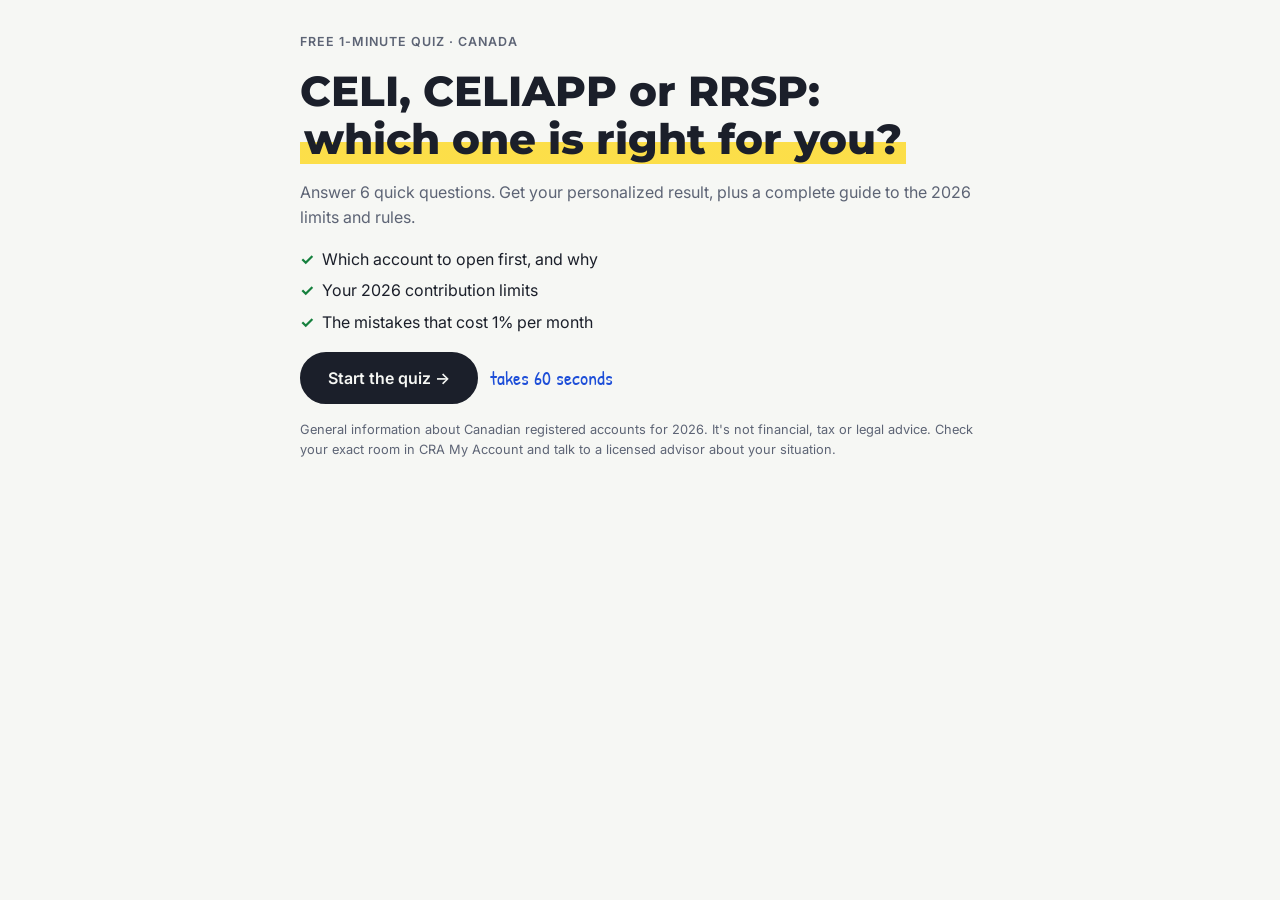
==== quiz/index.html @ 595b6cc6 "Add lead quiz: CELI, CELIAPP or RRSP? Six-question quiz with a lead form, personalized result, full " ====
<!doctype html>
<html lang="en">
<head>
<meta charset="utf-8" />
<meta name="viewport" content="width=device-width, initial-scale=1, viewport-fit=cover" />
<title>Which Account Fits You?</title>
<meta name="description" content="A 1-minute quiz: CELI, CELIAPP or RRSP? Get your personalized result and the full guide to Canada's tax-free accounts." />
<link rel="preconnect" href="https://fonts.googleapis.com" />
<link rel="preconnect" href="https://fonts.gstatic.com" crossorigin />
<link href="https://fonts.googleapis.com/css2?family=Montserrat:wght@600;800&family=Patrick+Hand&family=Inter:wght@400;500;600&display=swap" rel="stylesheet" />
<style>
/* Layout: one narrow whiteboard column; quiz steps swap in place, the guide follows the result. */
:root {
  --board: #f6f7f4;
  --card: #ffffff;
  --ink: #1b1f2a;
  --muted: #5d6475;
  --line: #dcdfe6;
  --marker: #1d4ed8;
  --marker-soft: #e3eafc;
  --highlight: #ffd400;
  --good: #15803d;
  --warn: #b45309;
  --danger: #c0262d;
  --f-display: "Montserrat", "Helvetica Neue", Arial, sans-serif;
  --f-body: "Inter", system-ui, -apple-system, "Segoe UI", sans-serif;
  --f-hand: "Patrick Hand", "Comic Sans MS", "Chalkboard SE", cursive;
  --radius: 14px;
  color-scheme: light;
}
@media (prefers-color-scheme: dark) {
  :root:not([data-theme="light"]) {
    --board: #11141b; --card: #181c25; --ink: #eceff5; --muted: #9aa2b4; --line: #2b3242;
    --marker: #7aa2ff; --marker-soft: #1d2740; --highlight: #ffd400; --good: #4ade80; --warn: #fbbf24; --danger: #ff6b72;
    color-scheme: dark;
  }
}
:root[data-theme="dark"] {
  --board: #11141b; --card: #181c25; --ink: #eceff5; --muted: #9aa2b4; --line: #2b3242;
  --marker: #7aa2ff; --marker-soft: #1d2740; --highlight: #ffd400; --good: #4ade80; --warn: #fbbf24; --danger: #ff6b72;
  color-scheme: dark;
}
* { box-sizing: border-box; }
[hidden] { display: none !important; }
html { -webkit-text-size-adjust: 100%; }
body {
  margin: 0; background: var(--board); color: var(--ink);
  font: 16px/1.6 var(--f-body);
  padding-block: 24px 64px;
  padding-left: max(16px, env(safe-area-inset-left, 0px));
  padding-right: max(16px, env(safe-area-inset-right, 0px));
}
main { max-width: 680px; margin: 0 auto; display: grid; gap: 24px; }
h1, h2, h3 { font-family: var(--f-display); line-height: 1.15; text-wrap: balance; margin: 0; }
h1 { font-size: clamp(1.9rem, 6vw, 2.6rem); font-weight: 800; }
h2 { font-size: 1.5rem; font-weight: 800; }
h3 { font-size: 1.1rem; font-weight: 600; }
p { margin: 0; }
a { color: var(--marker); }
.hand { font-family: var(--f-hand); font-size: 1.25em; color: var(--marker); }
.mark { background: linear-gradient(transparent 55%, color-mix(in srgb, var(--highlight) 70%, transparent) 55%); padding: 0 .1em; }
.eyebrow { font-size: .78rem; letter-spacing: .08em; text-transform: uppercase; color: var(--muted); font-weight: 600; }
.card { background: var(--card); border: 1px solid var(--line); border-radius: var(--radius); padding: 24px; display: grid; gap: 16px; min-width: 0; }
.stack { display: grid; gap: 12px; }
.row { display: flex; flex-wrap: wrap; gap: 12px; align-items: center; }
.muted { color: var(--muted); }
.small { font-size: .875rem; }

.btn {
  font: 600 1rem var(--f-body); border-radius: 999px; padding: 14px 26px; cursor: pointer;
  border: 2px solid var(--ink); background: var(--ink); color: var(--board);
}
.btn:hover { transform: translateY(-1px); }
.btn.ghost { background: transparent; color: var(--ink); }
.btn:disabled { opacity: .5; cursor: not-allowed; transform: none; }
:focus-visible { outline: 3px solid var(--marker); outline-offset: 2px; }

/* Hero */
.hero { display: grid; gap: 16px; padding-block: 8px; }
.hero ul { margin: 0; padding: 0; list-style: none; display: grid; gap: 6px; }
.hero li::before { content: "✓"; color: var(--good); font-weight: 700; margin-right: 8px; }

/* Quiz */
.progress { height: 6px; border-radius: 99px; background: var(--line); overflow: hidden; }
.progress > i { display: block; height: 100%; width: 0; background: var(--marker); transition: width .3s ease; }
.options { display: grid; gap: 10px; }
.opt {
  text-align: left; font: 500 1rem var(--f-body); color: var(--ink);
  background: var(--card); border: 2px solid var(--line); border-radius: 12px; padding: 14px 16px; cursor: pointer;
}
.opt:hover { border-color: var(--marker); }
.opt[aria-pressed="true"] { border-color: var(--marker); background: var(--marker-soft); }
.opt small { display: block; color: var(--muted); font-weight: 400; }

/* Form */
label { font-weight: 600; font-size: .92rem; display: grid; gap: 6px; }
input[type="text"], input[type="email"], input[type="tel"], select {
  font: 1rem var(--f-body); color: var(--ink); background: var(--board);
  border: 2px solid var(--line); border-radius: 10px; padding: 12px 14px; width: 100%;
}
input:focus, select:focus { border-color: var(--marker); outline: none; }
.check { display: flex; gap: 10px; align-items: flex-start; font-weight: 400; font-size: .875rem; color: var(--muted); }
.check input { margin-top: 4px; width: 18px; height: 18px; flex: none; }
.grid2 { display: grid; gap: 12px; grid-template-columns: 1fr 1fr; }
@media (max-width: 520px) { .grid2 { grid-template-columns: 1fr; } }
.error { color: var(--danger); font-size: .875rem; }

/* Result */
.result-head { display: grid; gap: 8px; }
.badge { display: inline-block; font: 800 2rem var(--f-display); color: var(--marker); }
.bars { display: grid; gap: 10px; }
.bar { display: grid; grid-template-columns: 90px 1fr 44px; gap: 10px; align-items: center; font-weight: 600; font-variant-numeric: tabular-nums; }
.bar .track { display: block; height: 12px; background: var(--line); border-radius: 99px; overflow: hidden; }
.bar .fill { display: block; height: 100%; background: var(--marker); border-radius: 99px; }
.reasons { margin: 0; padding-left: 20px; display: grid; gap: 6px; }
.note { border-left: 4px solid var(--warn); padding: 10px 14px; background: color-mix(in srgb, var(--warn) 10%, transparent); border-radius: 0 10px 10px 0; font-size: .92rem; }

/* Guide */
.facts { display: grid; gap: 0; margin: 0; }
.facts div { display: grid; grid-template-columns: minmax(0, 1fr) minmax(0, 1.3fr); gap: 12px; padding: 10px 0; border-bottom: 1px dashed var(--line); }
.facts div:last-child { border-bottom: 0; }
.facts dt { color: var(--muted); font-size: .92rem; }
.facts dd { margin: 0; font-weight: 600; font-variant-numeric: tabular-nums; }
video { width: 100%; max-width: 100%; border-radius: 12px; background: #000; aspect-ratio: 9 / 16; max-height: 70vh; object-fit: contain; }
.table-wrap { overflow-x: auto; }
table { border-collapse: collapse; width: 100%; min-width: 520px; font-size: .92rem; }
th, td { text-align: left; padding: 10px; border-bottom: 1px solid var(--line); vertical-align: top; }
th { font-family: var(--f-display); font-weight: 600; }
td:first-child { color: var(--muted); }
footer { max-width: 680px; margin: 8px auto 0; font-size: .8rem; color: var(--muted); display: grid; gap: 8px; }

/* Admin */
pre { white-space: pre-wrap; word-break: break-word; background: var(--board); border: 1px solid var(--line); border-radius: 10px; padding: 12px; font-size: .8rem; max-height: 320px; overflow: auto; }

@media (prefers-reduced-motion: reduce) { * { transition: none !important; } .btn:hover { transform: none; } }
</style>
</head>
<body>
<main>

  <!-- 1. Landing -->
  <section id="intro" class="hero">
    <span class="eyebrow">Free 1-minute quiz · Canada</span>
    <h1>CELI, CELIAPP or RRSP: <span class="mark">which one is right for you?</span></h1>
    <p class="muted">Answer 6 quick questions. Get your personalized result, plus a complete guide to the 2026 limits and rules.</p>
    <ul>
      <li>Which account to open first, and why</li>
      <li>Your 2026 contribution limits</li>
      <li>The mistakes that cost 1% per month</li>
    </ul>
    <div class="row"><button class="btn" id="start" type="button">Start the quiz →</button><span class="hand">takes 60 seconds</span></div>
  </section>

  <!-- 2. Questions -->
  <section id="quiz" class="card" hidden>
    <div class="row" style="justify-content:space-between">
      <span class="eyebrow" id="qcount">Question 1 of 6</span>
      <button class="btn ghost small" id="back" type="button" style="padding:6px 14px">← Back</button>
    </div>
    <div class="progress" aria-hidden="true"><i id="bar"></i></div>
    <h2 id="qtext"></h2>
    <p class="muted small" id="qhint"></p>
    <div class="options" id="options" role="group"></div>
  </section>

  <!-- 3. Lead form -->
  <section id="lead" class="card" hidden>
    <span class="hand">Your result is ready!</span>
    <h2>Where should we send your result?</h2>
    <p class="muted">Enter your info to see your personalized result and the full 2026 guide.</p>
    <form id="leadForm" class="stack" novalidate>
      <div class="grid2">
        <label for="fname">First name<input id="fname" name="firstName" type="text" autocomplete="given-name" required /></label>
        <label for="email">Email<input id="email" name="email" type="email" autocomplete="email" required /></label>
      </div>
      <div class="grid2">
        <label for="phone"><span>Phone <span class="muted" style="font-weight:400">(optional)</span></span><input id="phone" name="phone" type="tel" autocomplete="tel" placeholder="514-555-0123" /></label>
        <label for="province">Province
          <select id="province" name="province">
            <option>Quebec</option><option>Ontario</option><option>British Columbia</option><option>Alberta</option>
            <option>Manitoba</option><option>Saskatchewan</option><option>Nova Scotia</option><option>New Brunswick</option>
            <option>Newfoundland and Labrador</option><option>Prince Edward Island</option><option>Yukon</option>
            <option>Northwest Territories</option><option>Nunavut</option>
          </select>
        </label>
      </div>
      <label class="check" for="consent"><input id="consent" type="checkbox" required /><span>I agree to receive my result and occasional emails about saving and investing. I can unsubscribe at any time.</span></label>
      <label class="check" for="call"><input id="call" type="checkbox" /><span>I'd like a free 15-minute call to talk about my situation.</span></label>
      <p class="error" id="formError" hidden></p>
      <button class="btn" id="submit" type="submit">Show my result →</button>
      <p class="muted small">Your info is never sold or shared.</p>
    </form>
  </section>

  <!-- 4. Result -->
  <section id="result" class="card" hidden>
    <div class="result-head">
      <span class="eyebrow" id="rhello">Your result</span>
      <span class="badge" id="rtitle"></span>
      <p id="rsummary"></p>
    </div>
    <div class="bars" id="rbars"></div>
    <div class="stack">
      <h3>Why this fits you</h3>
      <ul class="reasons" id="rreasons"></ul>
    </div>
    <div id="rnote"></div>
    <div class="row"><button class="btn ghost" id="restart" type="button">Retake the quiz</button><a class="btn ghost" href="#guide" style="text-decoration:none">Read the full guide ↓</a></div>
  </section>

  <!-- 5. Full guide (after the result) -->
  <div id="guide" class="stack" hidden style="gap:24px">
    <h2 style="margin-top:8px">The full guide <span class="hand">(2026)</span></h2>

    <section class="card" id="g-celi">
      <span class="eyebrow">Tax-Free Savings Account</span>
      <h2>CELI <span class="muted" style="font-weight:600">(TFSA)</span></h2>
      <p>Launched in 2009. Interest, dividends and investment gains inside it are <strong>never taxed</strong>, not even when you take the money out.</p>
      <dl class="facts">
        <div><dt>Who can open one</dt><dd>18+, Canadian resident, valid SIN</dd></div>
        <div><dt>2026 limit</dt><dd>$7,000</dd></div>
        <div><dt>Total room (18+ in 2009, never contributed)</dt><dd>$109,000</dd></div>
        <div><dt>Unused room</dt><dd>Carries forward with no limit</dd></div>
        <div><dt>Withdrawals</dt><dd>Any time, tax-free. The amount comes back as room on January 1 of the next year.</dd></div>
        <div><dt>Tax deduction?</dt><dd>No</dd></div>
        <div><dt>Over-contribution</dt><dd>1% tax per month on the extra</dd></div>
        <div><dt>What you can hold</dt><dd>Cash, GICs, bonds, stocks, ETFs</dd></div>
        <div><dt>The law</dt><dd>Income Tax Act, s. 146.2</dd></div>
      </dl>
      <video src="../examples/celi-explained.mp4#t=0.5" controls playsinline preload="metadata"></video>
    </section>

    <section class="card" id="g-celiapp">
      <span class="eyebrow">First Home Savings Account</span>
      <h2>CELIAPP <span class="muted" style="font-weight:600">(FHSA)</span></h2>
      <p>The best of an RRSP and a CELI: contributions are <strong>tax-deductible</strong>, and withdrawals to buy your first home are <strong>tax-free</strong>.</p>
      <dl class="facts">
        <div><dt>Who can open one</dt><dd>18+, Canadian resident, first-time buyer</dd></div>
        <div><dt>First-time buyer means</dt><dd>You didn't live in a home you owned this year or in the previous 4 calendar years</dd></div>
        <div><dt>Yearly limit</dt><dd>$8,000</dd></div>
        <div><dt>Lifetime limit</dt><dd>$40,000</dd></div>
        <div><dt>Unused room</dt><dd>Carries forward, but only up to $8,000. Room starts the year you open the account, so open it early, even with $0.</dd></div>
        <div><dt>How long it stays open</dt><dd>Up to 15 years</dd></div>
        <div><dt>If you don't buy</dt><dd>Move it to your RRSP tax-free (no RRSP room needed)</dd></div>
        <div><dt>Over-contribution</dt><dd>1% tax per month on the extra</dd></div>
        <div><dt>The law</dt><dd>Income Tax Act, s. 146.6</dd></div>
      </dl>
      <video src="../examples/celiapp-explained.mp4#t=0.5" controls playsinline preload="metadata"></video>
    </section>

    <section class="card" id="g-reer">
      <span class="eyebrow">Registered Retirement Savings Plan</span>
      <h2>RRSP <span class="muted" style="font-weight:600">(REER)</span></h2>
      <p>Contributions are <strong>deducted from your income</strong>, so you pay less tax now. The money grows tax-sheltered and is taxed when you withdraw it, ideally in retirement when your income is lower.</p>
      <dl class="facts">
        <div><dt>2026 limit</dt><dd>18% of your 2025 earned income, up to $33,810</dd></div>
        <div><dt>Your exact room</dt><dd>On your Notice of Assessment or CRA My Account</dd></div>
        <div><dt>Unused room</dt><dd>Carries forward with no limit</dd></div>
        <div><dt>Withdrawals</dt><dd>Taxed as income, with tax withheld at the source. The room is lost.</dd></div>
        <div><dt>Home Buyers' Plan</dt><dd>Borrow up to $60,000 tax-free for a first home, then pay it back over 15 years</dd></div>
        <div><dt>Deadline</dt><dd>60 days after year-end for the previous tax year</dd></div>
        <div><dt>Must close by</dt><dd>End of the year you turn 71 (convert it to a RRIF or annuity)</dd></div>
        <div><dt>Over-contribution</dt><dd>1% tax per month on anything over a $2,000 buffer</dd></div>
      </dl>
    </section>

    <section class="card">
      <h2>Side by side</h2>
      <div class="table-wrap">
        <table>
          <thead><tr><th></th><th>CELI</th><th>CELIAPP</th><th>RRSP</th></tr></thead>
          <tbody>
            <tr><td>Best for</td><td>Any goal, flexible savings</td><td>Your first home</td><td>Retirement, high income</td></tr>
            <tr><td>Tax deduction</td><td>No</td><td>Yes</td><td>Yes</td></tr>
            <tr><td>Withdrawals</td><td>Tax-free, any time</td><td>Tax-free for a first home</td><td>Taxed</td></tr>
            <tr><td>2026 limit</td><td>$7,000</td><td>$8,000 / yr, $40,000 total</td><td>18% of income, max $33,810</td></tr>
            <tr><td>Room comes back?</td><td>Yes, next January 1</td><td>No</td><td>No</td></tr>
          </tbody>
        </table>
      </div>
    </section>

    <section class="card">
      <span class="hand">Good order for most people</span>
      <ol class="reasons">
        <li>An emergency fund (3 to 6 months of expenses) in a CELI.</li>
        <li>Buying a first home? Open a CELIAPP now, even with $0, and fill it first.</li>
        <li>Income over about $55,000? An RRSP deduction is worth more. Put your tax refund into your CELI.</li>
        <li>Then keep filling your CELI for long-term, tax-free growth.</li>
      </ol>
    </section>
  </div>

  <!-- Admin: open this page with #admin -->
  <section id="admin" class="card" hidden>
    <h2>Leads saved in this browser</h2>
    <p class="muted small" id="adminInfo"></p>
    <div class="row"><button class="btn" id="copyCsv" type="button">Copy as CSV</button><button class="btn ghost" id="clearLeads" type="button">Delete all</button></div>
    <p class="small" id="adminMsg" hidden></p>
    <pre id="adminList"></pre>
  </section>
</main>

<footer>
  <p>General information about Canadian registered accounts for 2026. It's not financial, tax or legal advice. Check your exact room in CRA My Account and talk to a licensed advisor about your situation.</p>
</footer>

<script>
/* ============ SETTINGS: edit these ============ */
const CONFIG = {
  // Paste your Google Apps Script web app URL here (see quiz/README.md).
  // Leave it empty to save leads only in this browser (for testing; see #admin).
  LEAD_ENDPOINT: "",
};
/* ============================================== */

const QUESTIONS = [
  { id: "age", q: "How old are you?", hint: "You need to be 18 to open a CELI or a CELIAPP.",
    a: [
      { v: "u18", t: "Under 18" },
      { v: "18-39", t: "18 to 39" },
      { v: "40-54", t: "40 to 54" },
      { v: "55+", t: "55 or older" } ] },
  { id: "home", q: "Have you lived in a home you owned this year or in the last 4 years?", hint: "This decides if you count as a first-time buyer.",
    a: [
      { v: "no", t: "No", s: "I rent, or I live with family" },
      { v: "yes", t: "Yes", s: "I own, or recently owned, my home" } ] },
  { id: "goal", q: "What's your main goal for this money?",
    a: [
      { v: "home", t: "Buy my first home" },
      { v: "retire", t: "Retire comfortably" },
      { v: "flex", t: "Emergency fund or flexible savings" },
      { v: "unsure", t: "A bit of everything / not sure" } ] },
  { id: "when", q: "When will you need the money?",
    a: [
      { v: "<2", t: "In less than 2 years" },
      { v: "2-5", t: "In 2 to 5 years" },
      { v: "5-15", t: "In 5 to 15 years" },
      { v: "15+", t: "In more than 15 years" } ] },
  { id: "income", q: "What's your yearly income before tax?", hint: "The higher it is, the more an RRSP or CELIAPP deduction saves you.",
    a: [
      { v: "low", t: "Under $55,000" },
      { v: "mid", t: "$55,000 to $115,000" },
      { v: "high", t: "Over $115,000" } ] },
  { id: "celi", q: "Do you already have a CELI?",
    a: [
      { v: "full", t: "Yes, and it's full" },
      { v: "room", t: "Yes, with room left" },
      { v: "none", t: "No / not sure" } ] },
];

const NAMES = { celi: "CELI", celiapp: "CELIAPP", reer: "RRSP" };
const SUMMARY = {
  celi: "A CELI (TFSA) is your best first move. Your money grows tax-free and you can take it out any time.",
  celiapp: "A CELIAPP (FHSA) is your best first move. You get a tax deduction going in and pay no tax coming out for your first home.",
  reer: "An RRSP is your best first move. Your deduction cuts your taxes now, and your money grows tax-sheltered until retirement.",
};

let step = 0;
const answers = {};
let lastResult = null;
const $ = (id) => document.getElementById(id);

function score(a) {
  const s = { celi: 0, celiapp: 0, reer: 0 };
  const firstTime = a.home === "no";
  ({ "18-39": () => { s.celiapp += 1; s.celi += 1; },
     "40-54": () => { s.reer += 1; s.celi += 1; },
     "55+":   () => { s.celi += 2; s.reer += 1; } }[a.age] || (() => {}))();
  ({ home:   () => { s.celiapp += 4; s.celi += 1; s.reer += 1; },
     retire: () => { s.reer += 3; s.celi += 2; },
     flex:   () => { s.celi += 4; },
     unsure: () => { s.celi += 2; s.reer += 1; s.celiapp += 1; } }[a.goal] || (() => {}))();
  ({ "<2":   () => { s.celi += 2; },
     "2-5":  () => { s.celiapp += 2; s.celi += 1; },
     "5-15": () => { s.celiapp += 1; s.reer += 1; s.celi += 1; },
     "15+":  () => { s.reer += 2; s.celi += 1; } }[a.when] || (() => {}))();
  ({ low:  () => { s.celi += 2; },
     mid:  () => { s.reer += 1; s.celiapp += 1; s.celi += 1; },
     high: () => { s.reer += 3; s.celiapp += 1; } }[a.income] || (() => {}))();
  ({ full: () => { s.reer += 1; s.celiapp += 1; s.celi -= 2; },
     room: () => { s.celi += 1; },
     none: () => { s.celi += 1; } }[a.celi] || (() => {}))();
  if (!firstTime || a.age === "u18") s.celiapp = 0; // not eligible
  if (firstTime && a.goal === "home" && a.age !== "u18") s.celiapp = Math.max(s.celiapp, s.celi + 1, s.reer + 1);
  if (a.age === "u18") { s.celi = Math.max(s.celi, 1); s.reer = 0; }
  Object.keys(s).forEach((k) => (s[k] = Math.max(0, s[k])));

  const ranked = Object.keys(s).sort((x, y) => s[y] - s[x]);
  const total = ranked.reduce((n, k) => n + s[k], 0) || 1;
  const pct = Object.fromEntries(ranked.map((k) => [k, Math.round((s[k] / total) * 100)]));
  return { top: ranked[0], second: ranked[1], ranked, pct, firstTime };
}

function reasons(a, r) {
  const out = [];
  const t = r.top;
  if (t === "celiapp") {
    out.push("You count as a first-time buyer, so you qualify for a CELIAPP.");
    if (a.goal === "home") out.push("Your goal is your first home, which is exactly what the CELIAPP is built for: deductible in, tax-free out.");
    out.push("Open it now, even with $0. Your $8,000 of yearly room only starts once the account is open.");
    if (a.income !== "low") out.push("With your income, the deduction can give you a real tax refund. Put that refund back into your CELIAPP or CELI.");
  }
  if (t === "celi") {
    if (a.goal === "flex" || a.when === "<2") out.push("You may need this money soon. A CELI lets you withdraw any time, tax-free, and get the room back next year.");
    if (a.income === "low") out.push("With your income, an RRSP deduction saves less tax. Tax-free growth in a CELI is usually worth more.");
    if (a.age === "55+") out.push("CELI withdrawals don't count as income, so they don't reduce government benefits like OAS or GIS.");
    out.push("For 2026 you can put in $7,000, plus any unused room from past years.");
  }
  if (t === "reer") {
    if (a.income === "high") out.push("You're in a high tax bracket, so each RRSP dollar can save you about 40% to 50% in tax.");
    else out.push("Your income is high enough that an RRSP deduction pays off.");
    if (a.goal === "retire" || a.when === "15+") out.push("Your money has a long time to grow tax-sheltered before you need it.");
    if (a.celi === "full") out.push("Your CELI is already full, so the RRSP is the next account to fill.");
    out.push("Your limit is 18% of last year's earned income, up to $33,810 for 2026.");
  }
  if (r.second && r.pct[r.second] > 0) out.push(`Next in line for you: the ${NAMES[r.second]}.`);
  return out;
}

function noteFor(a, r) {
  if (a.age === "u18") return "You can't open a CELI or a CELIAPP until you're 18. Your CELI room starts adding up the year you turn 18, so you'll have $7,000 waiting for you.";
  if (a.goal === "home" && !r.firstTime) return "Because you've owned a home you lived in during the last 4 years, you don't qualify for the CELIAPP right now. A CELI is the most flexible way to save for your next home.";
  if (r.top === "celiapp" && a.goal === "home") return "Tip: you can use the CELIAPP and the RRSP Home Buyers' Plan for the same home, up to $40,000 + $60,000.";
  return "";
}

/* ---------- Rendering ---------- */
function show(id) {
  ["intro", "quiz", "lead", "result", "guide", "admin"].forEach((s) => ($(s).hidden = s !== id && !(id === "result" && s === "guide")));
  window.scrollTo({ top: 0, behavior: "smooth" });
}

function renderQuestion() {
  const Q = QUESTIONS[step];
  $("qcount").textContent = `Question ${step + 1} of ${QUESTIONS.length}`;
  $("bar").style.width = `${(step / QUESTIONS.length) * 100}%`;
  $("qtext").textContent = Q.q;
  $("qhint").textContent = Q.hint || "";
  $("qhint").hidden = !Q.hint;
  $("back").style.visibility = step === 0 ? "hidden" : "visible";
  const box = $("options");
  box.replaceChildren();
  Q.a.forEach((opt) => {
    const b = document.createElement("button");
    b.type = "button";
    b.className = "opt";
    b.setAttribute("aria-pressed", String(answers[Q.id] === opt.v));
    b.textContent = opt.t;
    if (opt.s) { const sm = document.createElement("small"); sm.textContent = opt.s; b.append(sm); }
    b.addEventListener("click", () => {
      answers[Q.id] = opt.v;
      b.setAttribute("aria-pressed", "true");
      setTimeout(next, 180);
    });
    box.append(b);
  });
  box.querySelector("button")?.focus({ preventScroll: true });
}

function next() {
  if (step < QUESTIONS.length - 1) { step++; renderQuestion(); }
  else { $("bar").style.width = "100%"; lastResult = score(answers); show("lead"); $("fname").focus(); }
}

function renderResult(firstName) {
  const r = lastResult;
  $("rhello").textContent = firstName ? `${firstName}, your result` : "Your result";
  $("rtitle").textContent = `Start with ${r.top === "reer" ? "an" : "a"} ${NAMES[r.top]}`;
  $("rsummary").textContent = SUMMARY[r.top];
  const bars = $("rbars");
  bars.replaceChildren();
  r.ranked.forEach((k) => {
    const row = document.createElement("div");
    row.className = "bar";
    row.innerHTML = `<span></span><span class="track"><span class="fill"></span></span><span></span>`;
    row.children[0].textContent = NAMES[k];
    row.querySelector(".fill").style.width = `${r.pct[k]}%`;
    row.children[2].textContent = `${r.pct[k]}%`;
    bars.append(row);
  });
  const ul = $("rreasons");
  ul.replaceChildren(...reasons(answers, r).map((t) => { const li = document.createElement("li"); li.textContent = t; return li; }));
  const n = noteFor(answers, r);
  $("rnote").replaceChildren();
  if (n) { const d = document.createElement("div"); d.className = "note"; d.textContent = n; $("rnote").append(d); }
  // Put the matching account first in the guide.
  const guide = $("guide");
  const order = r.ranked.map((k) => $("g-" + k));
  order.reverse().forEach((el) => guide.insertBefore(el, guide.children[1]));
  show("result");
}

/* ---------- Leads ---------- */
const STORE = "quiz-leads";
function localLeads() { try { return JSON.parse(localStorage.getItem(STORE) || "[]"); } catch { return []; } }
function saveLocal(lead) { try { const l = localLeads(); l.push(lead); localStorage.setItem(STORE, JSON.stringify(l)); } catch {} }

async function sendLead(lead) {
  saveLocal(lead); // always keep a copy in this browser
  if (!CONFIG.LEAD_ENDPOINT) return;
  // text/plain + no-cors works with Google Apps Script without a CORS preflight.
  await fetch(CONFIG.LEAD_ENDPOINT, { method: "POST", mode: "no-cors", headers: { "Content-Type": "text/plain;charset=utf-8" }, body: JSON.stringify(lead) });
}

const params = new URLSearchParams(location.search);
$("leadForm").addEventListener("submit", async (e) => {
  e.preventDefault();
  const err = $("formError");
  const firstName = $("fname").value.trim();
  const email = $("email").value.trim();
  const phone = $("phone").value.trim();
  let msg = "";
  if (!firstName) msg = "Enter your first name.";
  else if (!/^[^\s@]+@[^\s@]+\.[^\s@]{2,}$/.test(email)) msg = "Enter a valid email, like name@example.com.";
  else if (phone && phone.replace(/\D/g, "").length < 10) msg = "Enter a 10-digit phone number, or leave it empty.";
  else if (!$("consent").checked) msg = "Check the box to receive your result by email.";
  err.textContent = msg; err.hidden = !msg;
  if (msg) return;

  const r = lastResult;
  const lead = {
    date: new Date().toISOString(),
    firstName, email, phone,
    province: $("province").value,
    wantsCall: $("call").checked ? "yes" : "no",
    result: NAMES[r.top],
    second: NAMES[r.second],
    age: answers.age, ownedHome: answers.home, goal: answers.goal, timeline: answers.when, income: answers.income, hasCeli: answers.celi,
    source: params.get("utm_source") || document.referrer || "direct",
    campaign: params.get("utm_campaign") || "",
  };
  const btn = $("submit");
  btn.disabled = true; btn.textContent = "Sending…";
  try { await sendLead(lead); } catch (_) { /* the result still shows; a copy is saved locally */ }
  btn.disabled = false; btn.textContent = "Show my result →";
  renderResult(firstName);
});

/* ---------- Admin view (#admin) ---------- */
function csv(rows) {
  if (!rows.length) return "";
  const keys = Object.keys(rows[0]);
  const esc = (v) => `"${String(v ?? "").replace(/"/g, '""')}"`;
  return [keys.join(","), ...rows.map((r) => keys.map((k) => esc(r[k])).join(","))].join("\n");
}
function renderAdmin() {
  const l = localLeads();
  $("adminInfo").textContent = `${l.length} lead(s) in this browser. ` + (CONFIG.LEAD_ENDPOINT ? "Leads are also sent to your Google Sheet." : "No Google Sheet connected yet, so leads are only saved here.");
  $("adminList").textContent = csv(l) || "No leads yet.";
  show("admin");
}
$("copyCsv").addEventListener("click", () => {
  const text = csv(localLeads());
  const m = $("adminMsg");
  navigator.clipboard.writeText(text).then(() => { m.textContent = "Copied."; m.hidden = false; })
    .catch(() => { const r = document.createRange(); r.selectNodeContents($("adminList")); getSelection().removeAllRanges(); getSelection().addRange(r); m.textContent = "Selected. Press Ctrl+C or ⌘C to copy."; m.hidden = false; });
});
let armed = false;
$("clearLeads").addEventListener("click", (e) => {
  if (!armed) { armed = true; e.target.textContent = "Click again to delete"; return; }
  try { localStorage.removeItem(STORE); } catch {}
  armed = false; e.target.textContent = "Delete all"; renderAdmin();
});

/* ---------- Wiring ---------- */
$("start").addEventListener("click", () => { step = 0; show("quiz"); renderQuestion(); });
$("back").addEventListener("click", () => { if (step > 0) { step--; renderQuestion(); } });
$("restart").addEventListener("click", () => { Object.keys(answers).forEach((k) => delete answers[k]); step = 0; show("quiz"); renderQuestion(); });
if (location.hash === "#admin") renderAdmin();
window.addEventListener("hashchange", () => { if (location.hash === "#admin") renderAdmin(); });
</script>
</body>
</html>
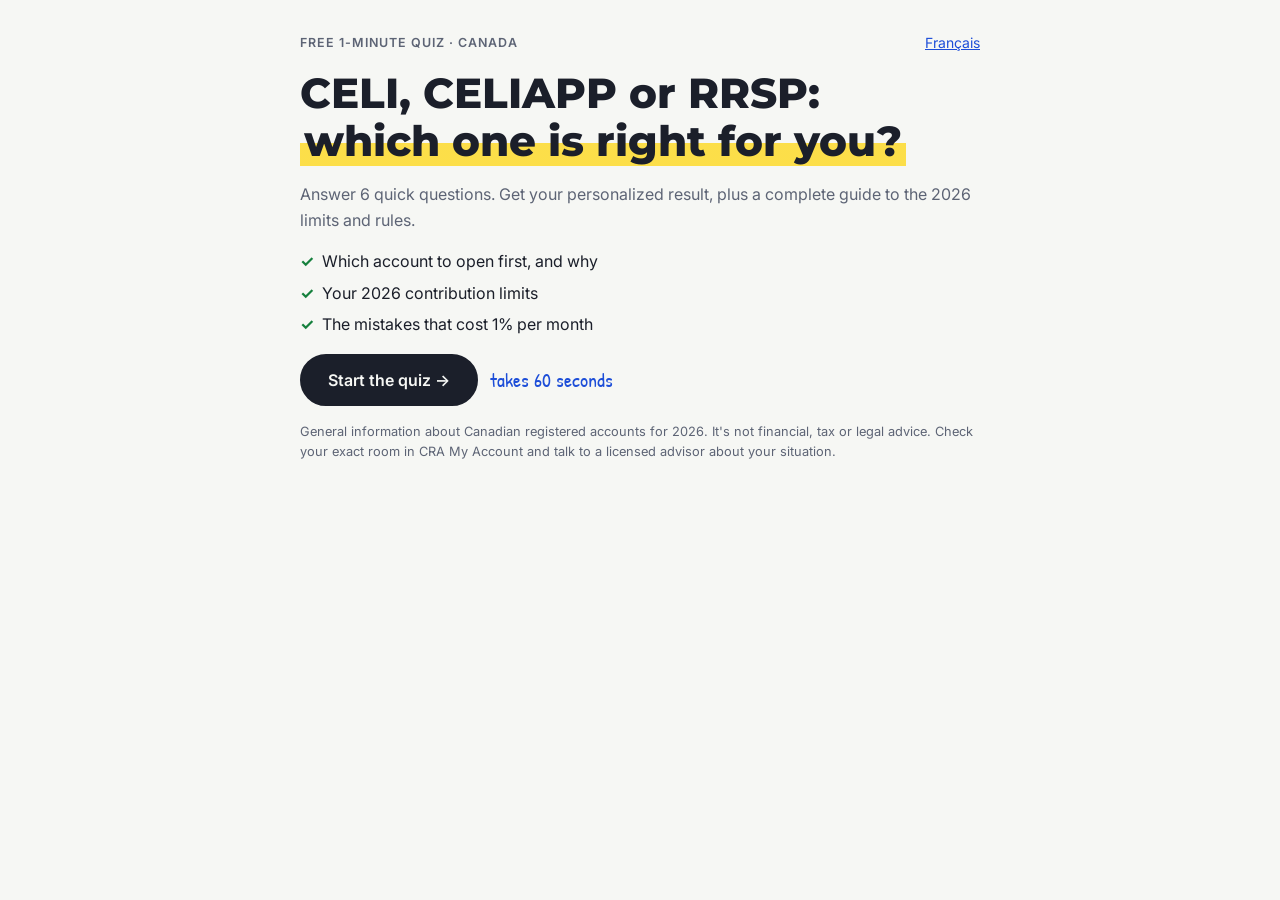
==== commit ca9f6d6b: "Add French lead quiz; share settings in config.js fr.html is a full French version (CELI, CELIAPP, R" ====
--- a/quiz/index.html
+++ b/quiz/index.html
@@ -140,7 +140,7 @@
 
   <!-- 1. Landing -->
   <section id="intro" class="hero">
-    <span class="eyebrow">Free 1-minute quiz · Canada</span>
+    <div class="row" style="justify-content:space-between"><span class="eyebrow">Free 1-minute quiz · Canada</span><a class="small" href="fr.html" lang="fr" hreflang="fr">Français</a></div>
     <h1>CELI, CELIAPP or RRSP: <span class="mark">which one is right for you?</span></h1>
     <p class="muted">Answer 6 quick questions. Get your personalized result, plus a complete guide to the 2026 limits and rules.</p>
     <ul>
@@ -305,14 +305,10 @@
   <p>General information about Canadian registered accounts for 2026. It's not financial, tax or legal advice. Check your exact room in CRA My Account and talk to a licensed advisor about your situation.</p>
 </footer>
 
+<script src="config.js"></script>
 <script>
-/* ============ SETTINGS: edit these ============ */
-const CONFIG = {
-  // Paste your Google Apps Script web app URL here (see quiz/README.md).
-  // Leave it empty to save leads only in this browser (for testing; see #admin).
-  LEAD_ENDPOINT: "",
-};
-/* ============================================== */
+// Settings live in config.js (shared with the French page).
+const CONFIG = window.QUIZ_CONFIG || { LEAD_ENDPOINT: "" };
 
 const QUESTIONS = [
   { id: "age", q: "How old are you?", hint: "You need to be 18 to open a CELI or a CELIAPP.",
@@ -521,6 +517,7 @@
   const r = lastResult;
   const lead = {
     date: new Date().toISOString(),
+    lang: "en",
     firstName, email, phone,
     province: $("province").value,
     wantsCall: $("call").checked ? "yes" : "no",
